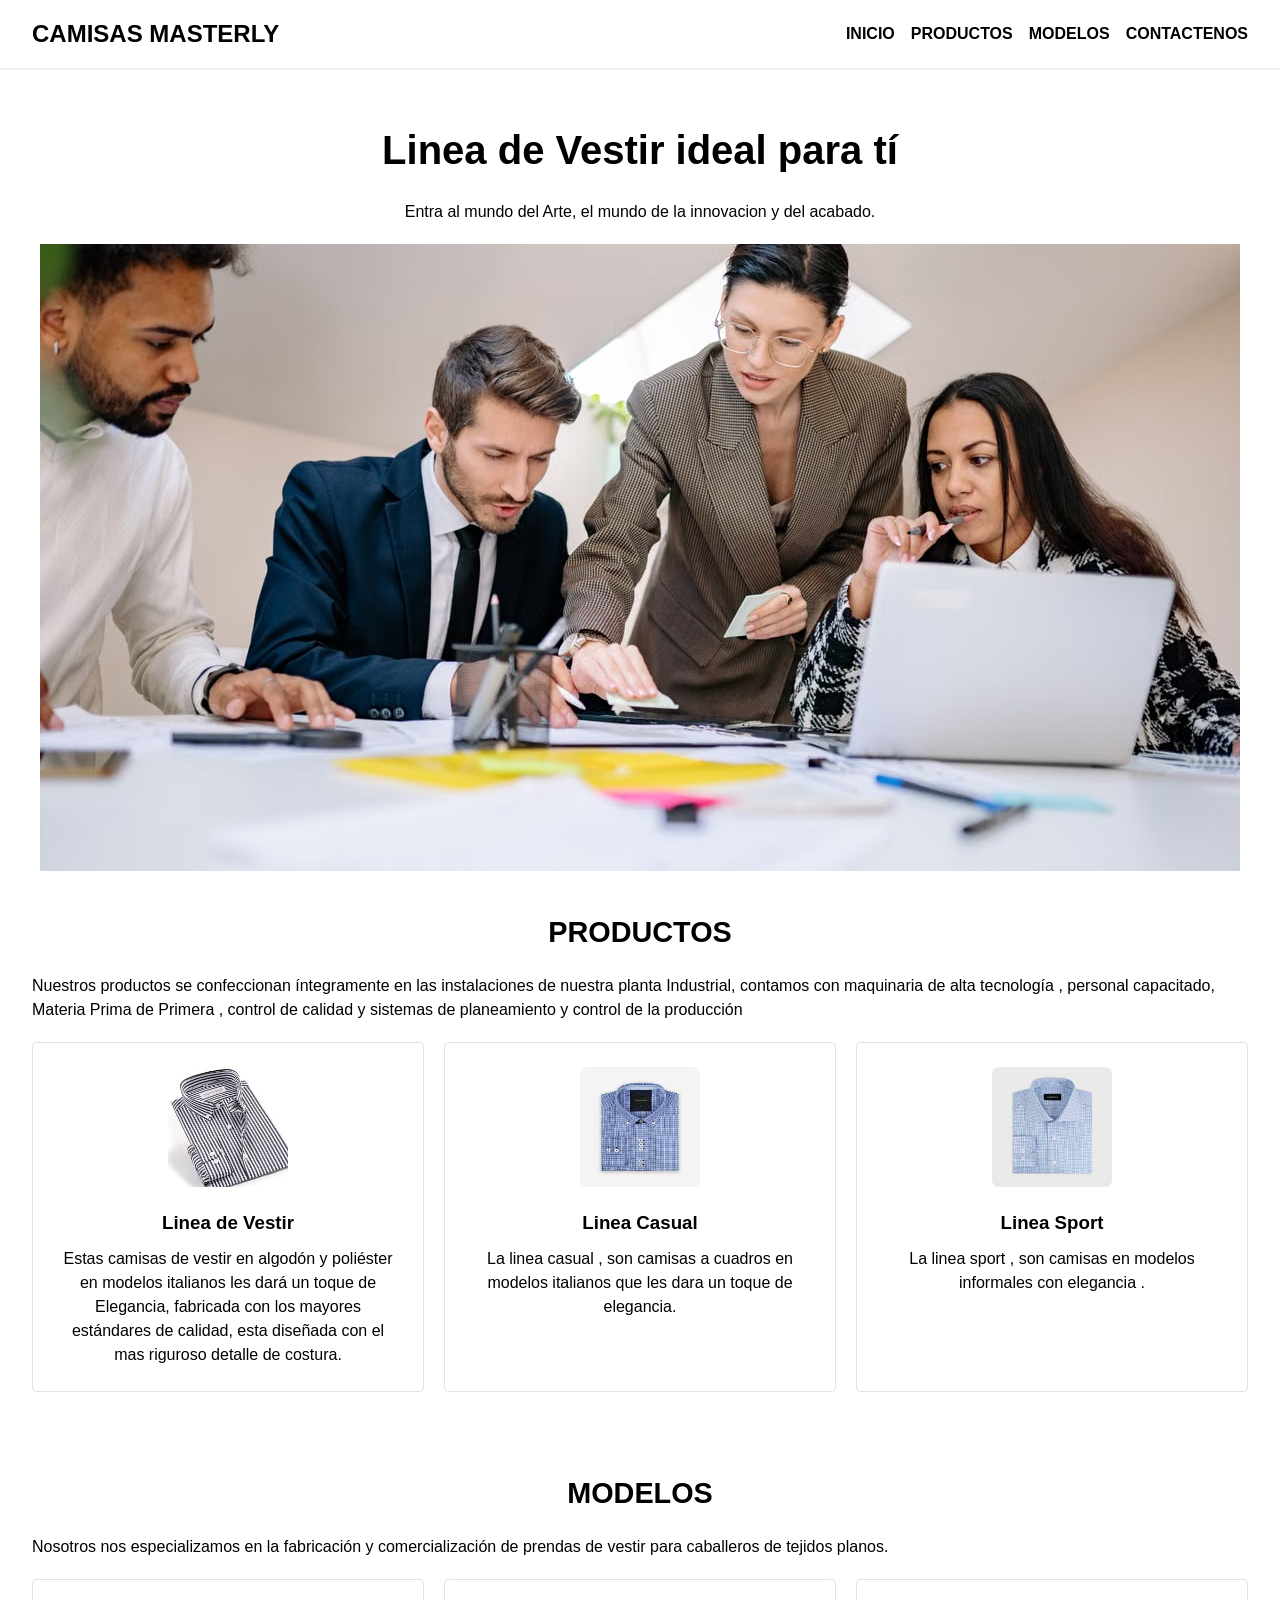
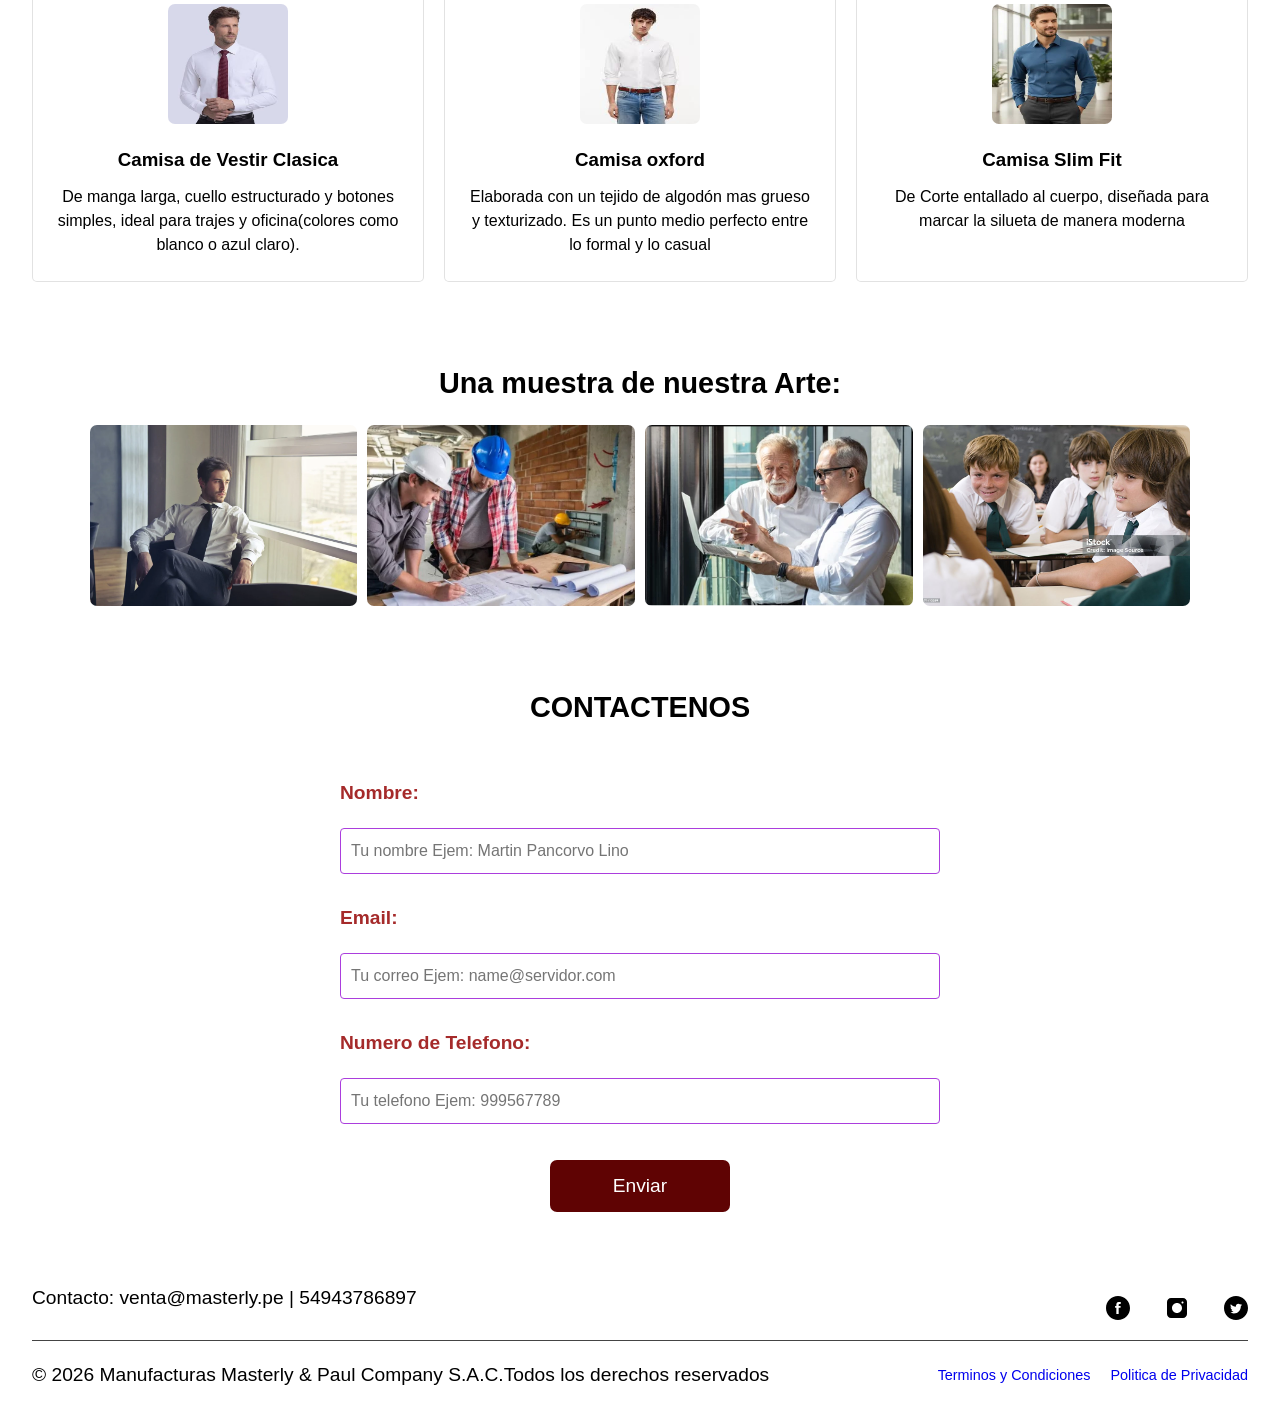
==== index.html @ 68453257 "First Commit" ====
<!DOCTYPE html>
<html lang="en">
<head>
    <meta charset="UTF-8">
    <meta name="viewport" content="width=device-width, initial-scale=1.0">
    <title>Masterly</title>
    <link rel="stylesheet" href="style.css">
</head>
<body>

    <header>
        <nav>
            <a href="#" class="logo">CAMISAS MASTERLY</a>
            <a href="#">INICIO</a>
            <a href="#productos">PRODUCTOS</a>
            <a href="#modelos">MODELOS</a>
            <a href="#contacto">CONTACTENOS</a>
        </nav>
    </header>
    <main>
        <section id="hero">
            <h1>Linea de Vestir ideal para t&iacute;</h1>
            <p>Entra  al mundo del Arte, el mundo de la innovacion y del acabado.</p>
            <img src="ofi1.avif" alt="Foto en primer plano del ejecutivo" class="hero-image">
        </section>

        <section id="productos">
            <h2>PRODUCTOS</h2>
            <p>Nuestros productos se confeccionan íntegramente en las instalaciones de nuestra planta Industrial, contamos con maquinaria de alta tecnología , personal capacitado, Materia Prima  de Primera , control de calidad y sistemas de planeamiento y control de la producción</p>
             <div class="cards">
                <article class="card">
                  <img src="MICA1.jfif" alt="Imagen de las camisas a Rayas" width="100" height="100">
                  <h3>Linea de Vestir </h3>
                  <p>Estas camisas de vestir en algodón y poliéster en modelos italianos les dará un toque de Elegancia, fabricada con los mayores estándares de calidad, esta diseñada con el mas riguroso detalle de costura.</p>
                </article>
                 <article class="card">
                  <img src="mica2.jfif" alt="Imagen de las Camisas " width="100" height="100">
                  <h3>Linea Casual</h3>
                  <p>La linea casual , son camisas a cuadros en modelos italianos que les dara un toque de elegancia.</p>
                </article>
                 <article class="card">
                  <img src="mica4.jfif" alt="Imagen de las camisas informales" width="100" height="100">
                  <h3>Linea Sport</h3>
                  <p>La linea sport , son camisas en modelos informales con elegancia . </p>
                </article>
             </div>
        </section>

        <section id="modelos">
            <h2>MODELOS</h2>
            <P>Nosotros nos especializamos en la fabricación y comercialización de prendas de vestir para caballeros de tejidos planos.

            </P>
             <div class="cards">
                <article class="card">
                    <img src="vestir.jfif" alt="Foto de las Camisas Clasicas" width="100" height="100">
                    <h3>Camisa de Vestir Clasica</h3>
                    <p>De manga larga, cuello estructurado y botones simples, ideal para trajes y oficina(colores como blanco o azul claro).</p>
                </article>
                <article class="card">
                    <img src="oxford.jfif" alt="Foto de las Camisas Oxford" width="100" height="100">
                    <h3>Camisa oxford</h3>
                    <p>Elaborada con un tejido de algodón mas grueso y texturizado. Es un punto medio perfecto entre lo formal y lo casual</p>
                </article>
                <article class="card">
                    <img src="slimfit.jfif" alt="Foto de las Camisas slim fit" width="100" height="100">
                    <h3>Camisa Slim Fit</h3>
                    <p>De Corte entallado al cuerpo, diseñada para marcar la silueta de manera moderna</p>
                </article>
             </div>
        </section>

        <section id="galeria">
              <h2>Una muestra de nuestra Arte:</h2>
              <div class="galeria">
                <img src="ejecutivo.jpg" alt="Camisa Galeria 1">
                <img src="construccion.png" alt="Camisa Galeria 2">
                <img src="viejitos2.png" alt="Camisa Galeria 3">
                <img src="escolar.jpg" alt="Camisa Galeria 4">
              </div>
        </section>

        <section id="contacto">
            <h2>CONTACTENOS</h2>
            <form>
                <label for="nombre">Nombre:</label>
                <input type="text" id="nombre" placeholder="Tu nombre Ejem: Martin Pancorvo Lino ">

                <label for="email">Email:</label>
                <input type="email" id="email" placeholder="Tu correo Ejem: name@servidor.com">

                <label for="telefono">Numero de Telefono:</label>
                <input type="tel" id="telefono" placeholder="Tu telefono Ejem: 999567789">

                <button type="submit">Enviar</button>
            </form>
        </section>

    </main>
    <footer>
        <div class="footer-top">
            <p>Contacto: venta@masterly.pe | 54943786897</p>
            <div class="social-icons">
                <a href="#" aria-label="Nuestro facebook"> <img src="facebook-icon.svg" alt="icono de facbook" width="24" height="24"></a>
                <a href="#" aria-label="Nuestro instagram"><img src="instagram-icon.svg" alt="icono de instagram" width="24" height="24"></a>
                <a href="#" aria-label="Nuestro tiktok"><img src="twitter-icon.svg" alt="icono de twitter" width="24" height="24"></a>
            </div>
        </div>
        <div class="footer-bottom">
               <p>&copy; 2026 Manufacturas Masterly &amp; Paul Company S.A.C.Todos los derechos reservados</p>
                <div class="legal-links">
                    <a href="#">Terminos y Condiciones</a>
                    <a href="#">Politica de Privacidad</a>
                </div>
        </div>
    </footer>

    <script src="script.js"></script>
</body>
</html>
---- style.css ----
*{
    margin: 0;
    padding: 0;
    box-sizing: border-box;
}
body{
    font-family: 'Trebuchet MS', 'Lucida Sans Unicode', 'Lucida Grande', 'Lucida Sans', Arial, sans-serif;
    line-height: 1.5;
    color:black;
}
header nav{
    display: flex;
    gap: 16px;
    align-items: center;
    padding: 16px 32px;
    border-bottom: 2px solid #eee;
}
header nav a{
    text-decoration: none;
    color: black;
    font-weight: 700;
}
header nav .logo{
    flex-grow: 1;
    font-size: 1.5rem;
}
#productos, #modelos{
    padding: 40px 32px;
}
h2{
    text-align: center;
    font-size: 1.8rem;
    margin-bottom: 20px;
}
.cards{
    display: flex;
    flex-wrap: wrap;
    gap: 20px;
    margin-top: 20px;
}
.card{
    flex-basis: 280px;
    flex-grow: 1;
    padding: 24px;
    border: 1px solid #e0e0e0ee;
    border-radius: 5px;
    background: #fff;
    text-align: center;
    transition: all 0.3s ease;
}
.card:hover{
    background: #f5f5f5;
}
.card h3{
    margin: 15px 0 10px 0;
}
.card img{
    width: 120px;
    height: 120px;
    border-radius: 7px;
}
#galeria{
    padding: 40px 32px;
}
.galeria{
    display: flex;
    flex-wrap: wrap;
    gap: 10px;
    margin-top: 10px;
    justify-content: center;
}
.galeria img{
    max-width: 22%;
    flex-grow: 1;
    height: auto;
    border-radius: 7px;
    object-fit: cover;
}

#logo{
    display: flex;
    flex-direction: column;
}
#nav{
    display: flex;
    align-self: center;
    justify-content: space-between;
}

#hero{
    display: flex;
    flex-direction: column;
    align-items: center;
    gap: 20px;
    padding-top: 50px;
    text-align: center;
}
#hero h1{
    font-size: 2.5rem;
}
#hero p{
    font-size: 1rem;
}

.hero-image{
    max-width: 100%;
    height: auto;
}

#contacto{
    display: flex;
    flex-direction: column;
    align-items: center;
    gap:20px;
    padding: 40px 32px;
}
#contacto form{
    display: flex;
    flex-direction: column;
    gap: 20px;
    width: 100%;
    max-width: 600px;
}
#contacto form label{
    font-weight: 700;
    font-size: 1.2rem;
    margin-top: 10px;
    color:brown;
}
#contacto form input{
    padding:10px;
    border-radius: 4px;
    border: 1px solid #ab3edd;
    font:inherit;
    outline: none;
}
#contacto form button{
    margin-top: 16px;
    padding: 12px;
    width: 30%;
    align-self: center;
    background: rgb(95, 3, 3);
    color: white;
    border: none;
    font: inherit;
    font-size: 1.2rem;
    border-radius: 7px;
    cursor: pointer;
}
#contacto form button:hover{
    background: white;
    color: brown;
    border: 1px solid brown;
}
footer{
    display: flex;
    flex-direction: column;
    padding: 24px 32px;
    gap: 20px;
}
footer p{
    text-align:center;
    font-size: 1.2rem;
}
.footer-top{
    display: flex;
    justify-content: space-between;
    align-items: center;
    flex-wrap: wrap;
    gap: 16px;
}
.social-icons{
    display: flex;
    gap:35px;
    margin-top: 20px;
}
.social-icons a{
    display: inline-flex;
    align-items: center;
    justify-content: center;
    text-decoration: none;
    transition: all 0.3s ease;
}
.social-icons a:hover{
    transform: scale(1.15);
}
.footer-bottom{
    display: flex;
    justify-content: space-between;
    align-items: center;
    flex-wrap: wrap;
    gap:16px;
    border-top: 1px solid #444;
    padding-top: 20px;
    font-size: 0.9rem;
}
.legal-links {
   display: flex;
   gap: 20px;
}
.legal-links a{
    text-decoration: none;
}

/* Tablets verticales (hasta 768px) */
@media (max-width: 768px){
    /* Navegación: el logo ocupa su propia línea y los enlaces se acomodan debajo */
    header nav{
        flex-wrap: wrap;
        justify-content: center;
        gap: 12px 20px;
    }
    header nav .logo{
        flex-basis: 100%;
        text-align: center;
    }

    #hero{
        padding-top: 30px;
        padding-left: 24px;
        padding-right: 24px;
    }
    #hero h1{
        font-size: 2rem;
    }

    h2{
        font-size: 1.6rem;
    }

    .card{
        flex-basis: 240px;
    }

    .galeria img{
        max-width: 48%;      /* 2 por fila */
    }

    #contacto form button{
        width: 50%;
    }

    /* Footer centrado y en columna */
    .footer-top,
    .footer-bottom{
        flex-direction: column;
        text-align: center;
    }
    .social-icons{
        margin-top: 0;
        justify-content: center;
    }
    footer p{
        font-size: 1.1rem;
    }
}
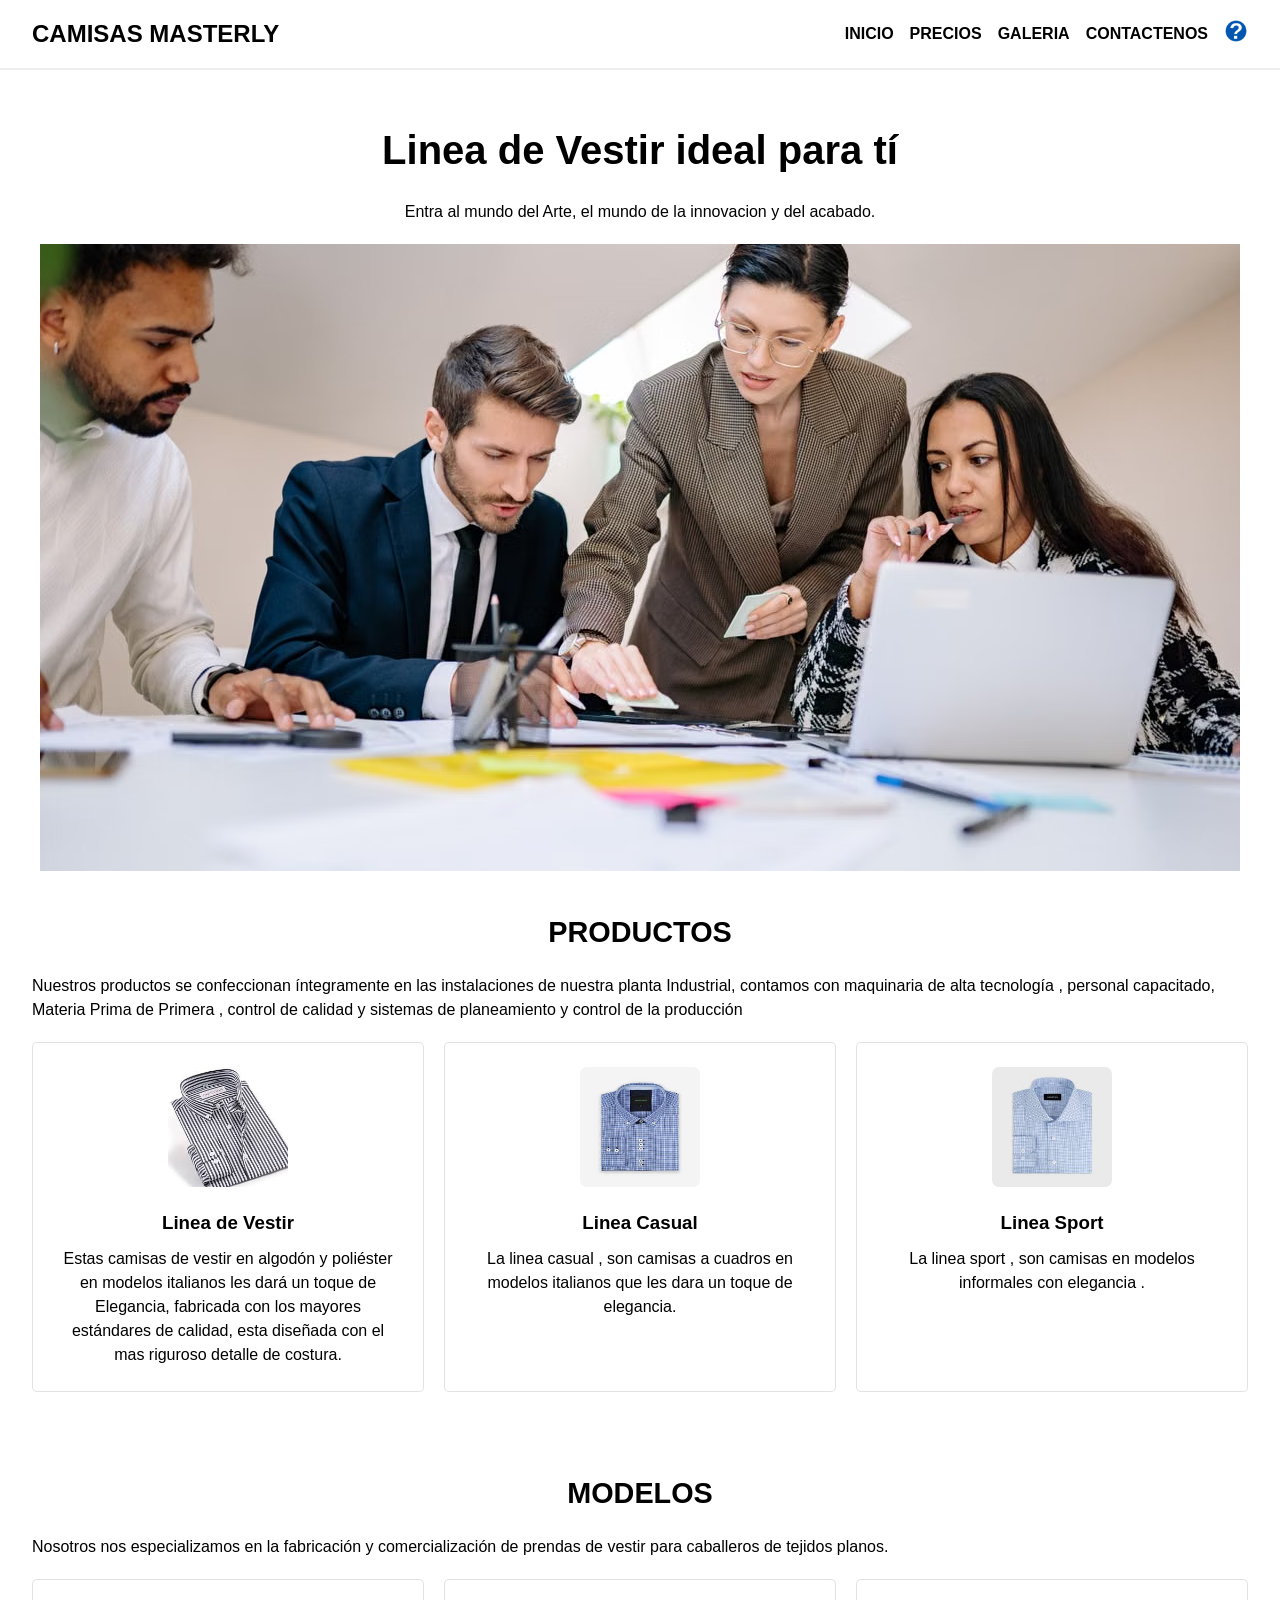
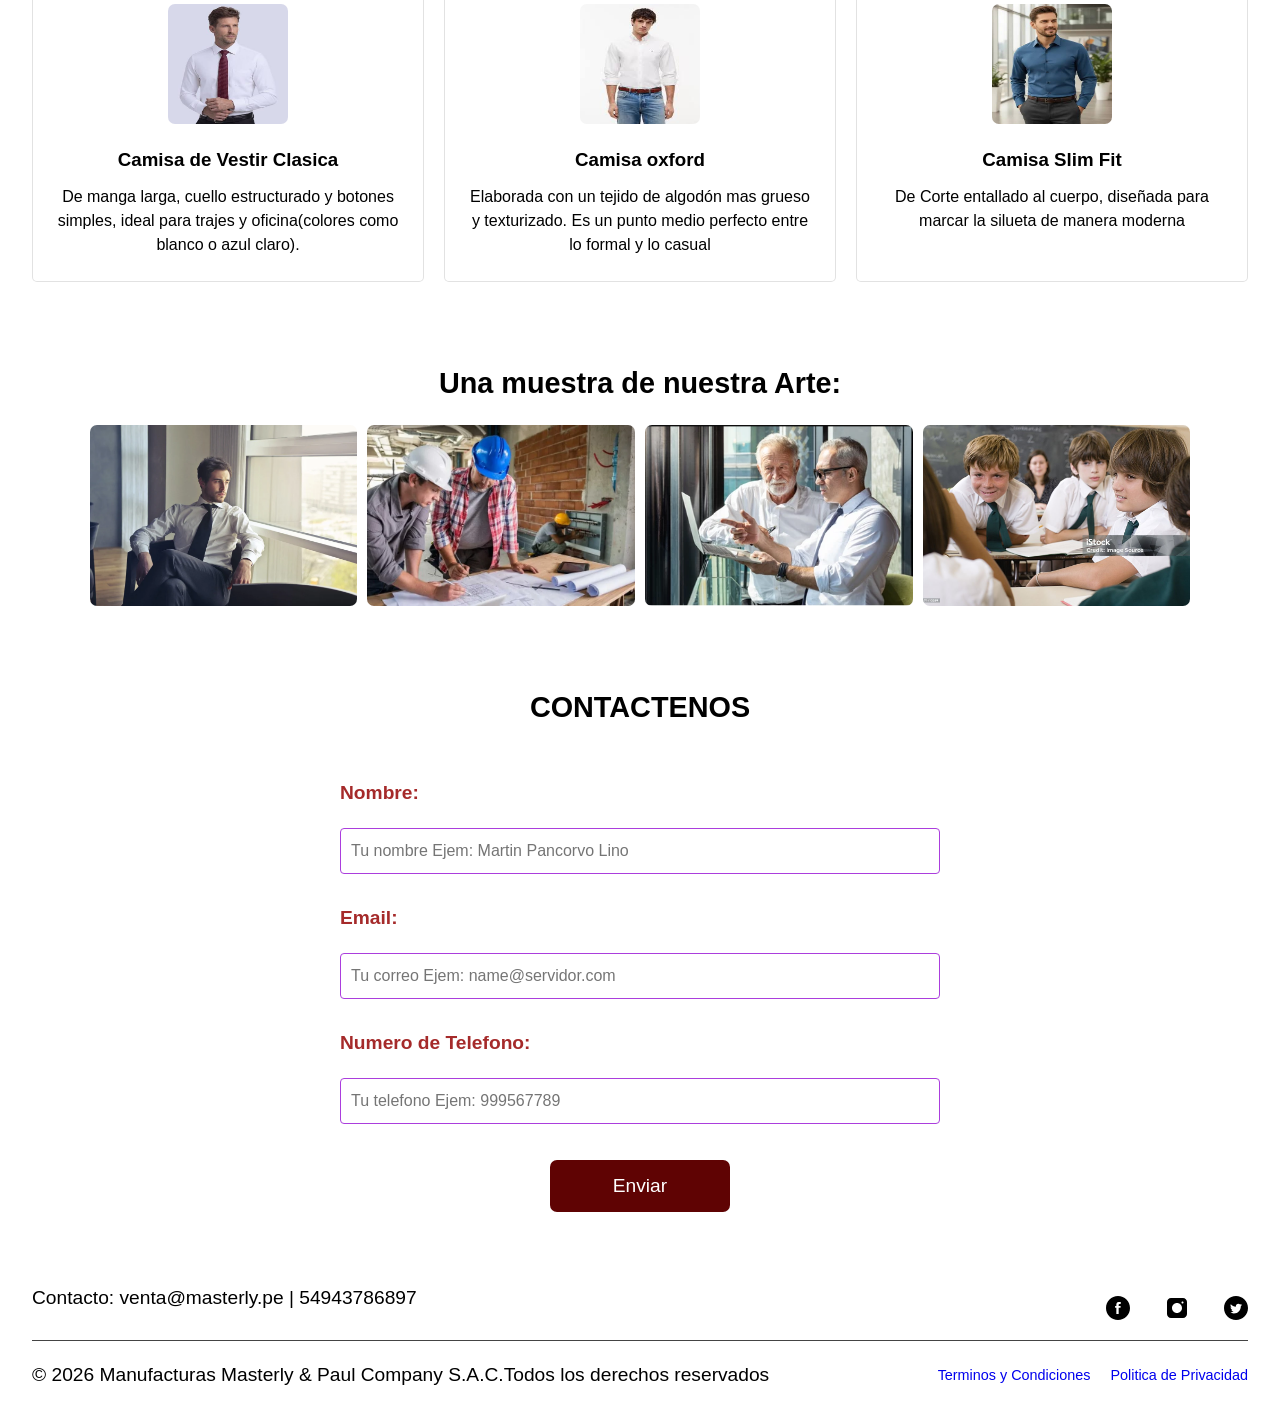
==== commit b001cc33: "Modifique el index y agrege precio y faq" ====
--- a/index.html
+++ b/index.html
@@ -10,11 +10,12 @@
 
     <header>
         <nav>
-            <a href="#" class="logo">CAMISAS MASTERLY</a>
-            <a href="#">INICIO</a>
-            <a href="#productos">PRODUCTOS</a>
-            <a href="#modelos">MODELOS</a>
+            <a href="index.html" class="logo">CAMISAS MASTERLY</a>
+            <a href="index.html">INICIO</a>
+            <a href="precios.html">PRECIOS</a>
+            <a href="#galeria">GALERIA</a>
             <a href="#contacto">CONTACTENOS</a>
+            <a href="faq.html" id="icono-faq" aria-label="Preguntas Frecuentes"><img src="faq-svg.png" alt="" srcset="" width="24" height="24"></a>
         </nav>
     </header>
     <main>
@@ -117,4 +118,4 @@
 
     <script src="script.js"></script>
 </body>
-</html>
+</html>
--- a/style.css
+++ b/style.css
@@ -1,4 +1,3 @@
-   
 *{
     margin: 0;
     padding: 0;
@@ -255,3 +254,151 @@
         font-size: 1.1rem;
     }
 }
+/*::::::::::::::::::::::::::::::PRECIOS.HTML::::::::::::::::::::*/
+#content-precios{
+    text-align: center;
+    margin: 50px 0 40px 0;
+}
+.planes{
+    display: grid;
+    gap: 24px;
+    padding: 32px;
+    margin: 0 auto;
+
+}
+.plan{
+    border: 2px solid #e0e0e0;
+    border-radius: 12px;
+    padding: 32px;
+    background:greenyellow;
+    height: 300px;
+    display: flex;
+    flex-direction: column;
+    align-items: center;
+}
+.plan ul{
+  /*  list-style: none;*/
+    text-align: center;
+}
+.plan a{
+    color: #1a1a1a;
+    text-decoration: none;
+    border: 1px solid #1a1a1a;
+    border-radius: 5px;
+    padding: 4px 24px;
+}
+
+/* DISEÑO DE BOTÓN ESTILO WHATSAPP */
+.plan .btn-whatsapp {
+    background-color: #25D366;
+    color: #ffffff;
+    font-weight: bold;
+    text-decoration: none;
+    border: none;
+    border-radius: 6px;
+    padding: 10px 16px;
+    width: 100%;
+    text-align: center;
+    box-shadow: 0 2px 4px rgba(0,0,0,0.15);
+    transition: background-color 0.2s ease, transform 0.1s ease;
+    margin-top: 10px;
+}
+.plan .btn-whatsapp:hover {
+    background-color: #128C7E;
+    color: #ffffff;
+    transform: scale(1.02);
+}
+
+.clientes{
+    padding: 32px;
+    margin: 0 auto;
+
+}
+.logos{
+    display: grid;
+    grid-template-columns: repeat(auto-fit, minmax(150px, 1fr));
+    gap: 16px;
+    margin-top: 16px;
+    
+}
+.logo-cliente{
+    background-color:powderblue;
+    padding: 24px;
+    text-align: center;
+    font-weight: 700;
+    border-radius: 8px;
+
+}
+
+@media(min-width:640px){
+    .planes{
+        grid-template-columns: 1fr 1fr;
+    }
+    
+    }
+
+    
+@media(min-width:1024px){
+    .planes{
+        grid-template-columns: repeat(4,1fr);
+    }
+}
+
+/*:::::::::::::::::FAQ.HTML:::::::::::*/
+.faq-layout{
+display: grid;
+grid-template-areas: 
+"header"
+"nav"
+"main"
+"footer";
+grid-template-columns: 1fr;
+gap: 16px;
+min-height: 100vh;
+}
+.faq-layout header{
+    grid-area: header;
+}
+.faq-nav{
+    grid-area: nav;
+    padding: 16px;
+    margin: 0px 16px;
+    background:#f5f5f5;
+    border-radius: 5px;
+}
+.faq-main{
+    grid-area: main;
+    padding: 16px;
+}
+.faq-layout footer{
+    grid-area: footer;
+}
+.faq-nav ul{
+    list-style: none;
+    padding: 0;
+}
+.faq-main details{
+    border-bottom: 1px solid #e0e0e0;
+
+}
+.faq-main summary{
+    font-weight: 600;
+    cursor: pointer;
+}
+.faq-layout h1{
+    text-align: center;
+    padding: 16px;
+    font-size: 2.5rem;
+}
+@media(min-width: 640px){
+    .faq-layout{
+        grid-template-areas: 
+        "header header"
+        "nav main"
+        "footer footer";
+        grid-template-columns: 300px 1fr;
+        grid-template-rows: auto 1fr auto;
+    }
+
+
+}
